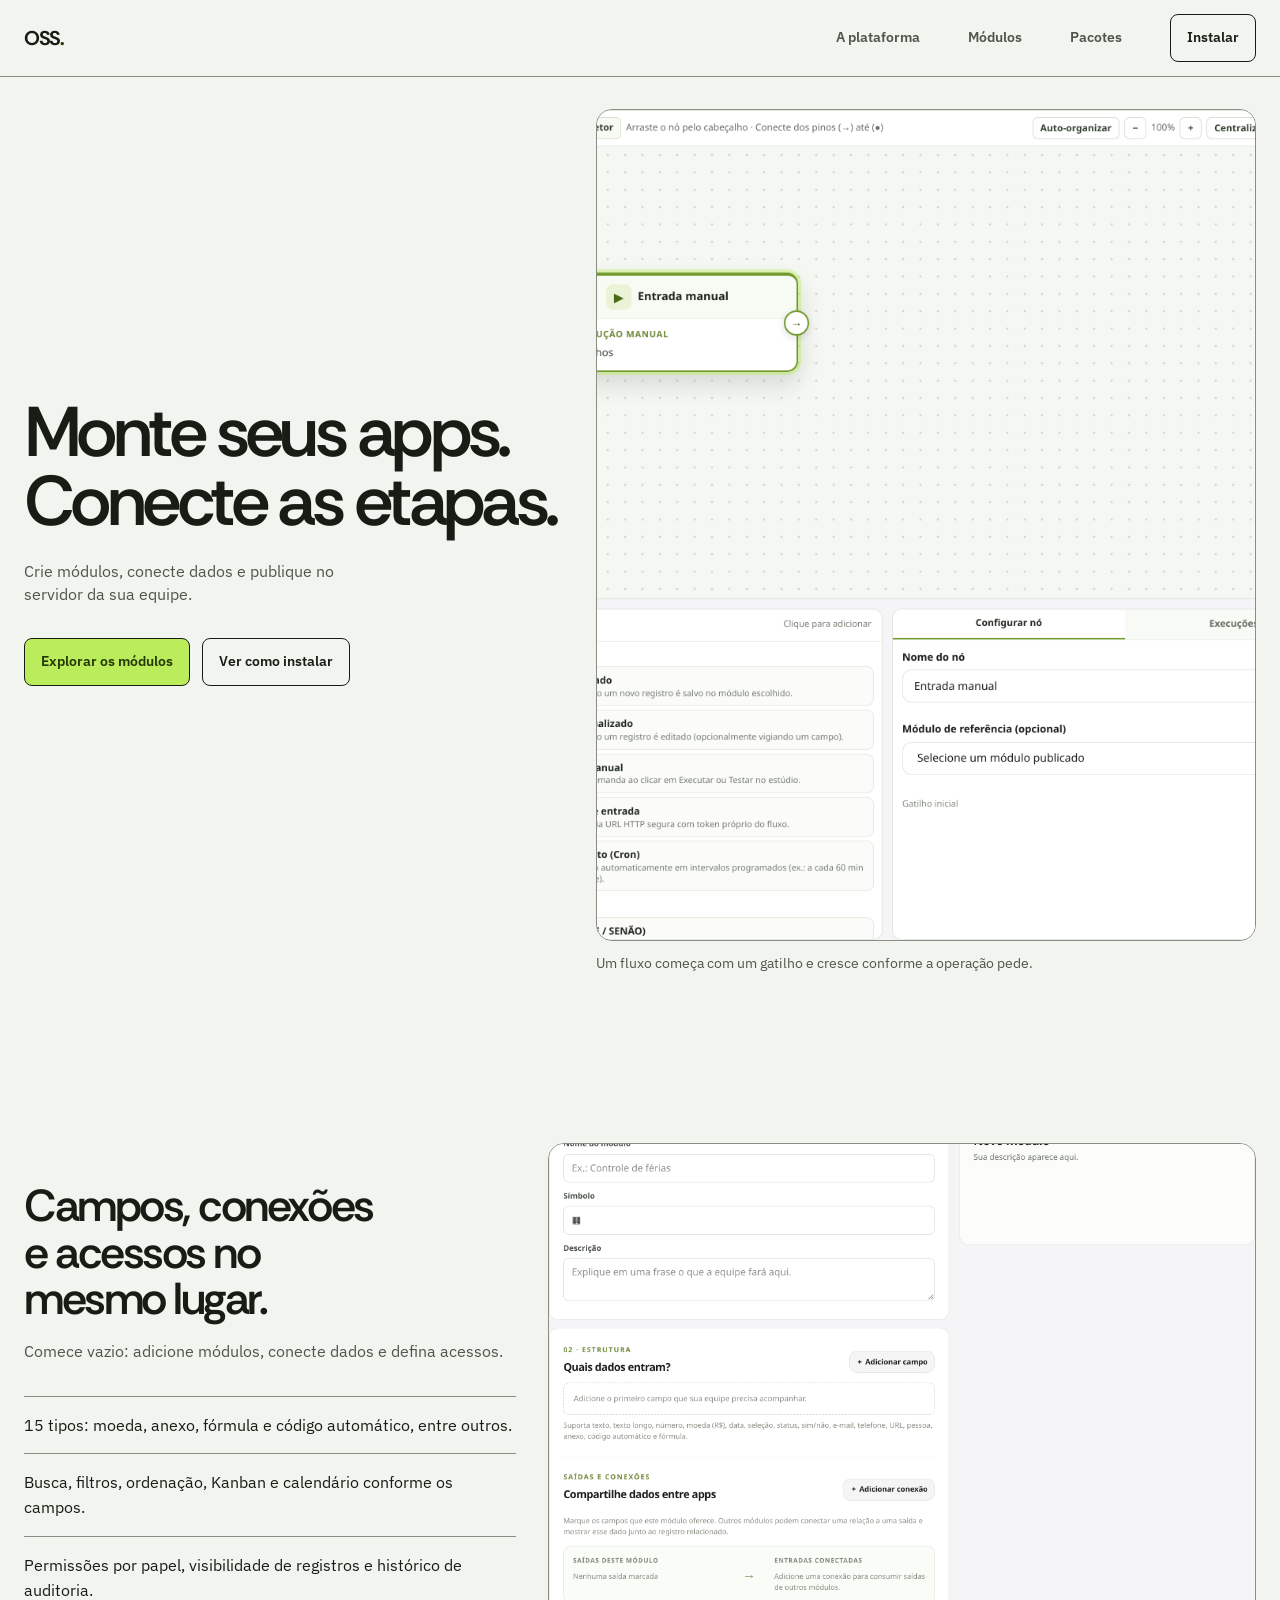
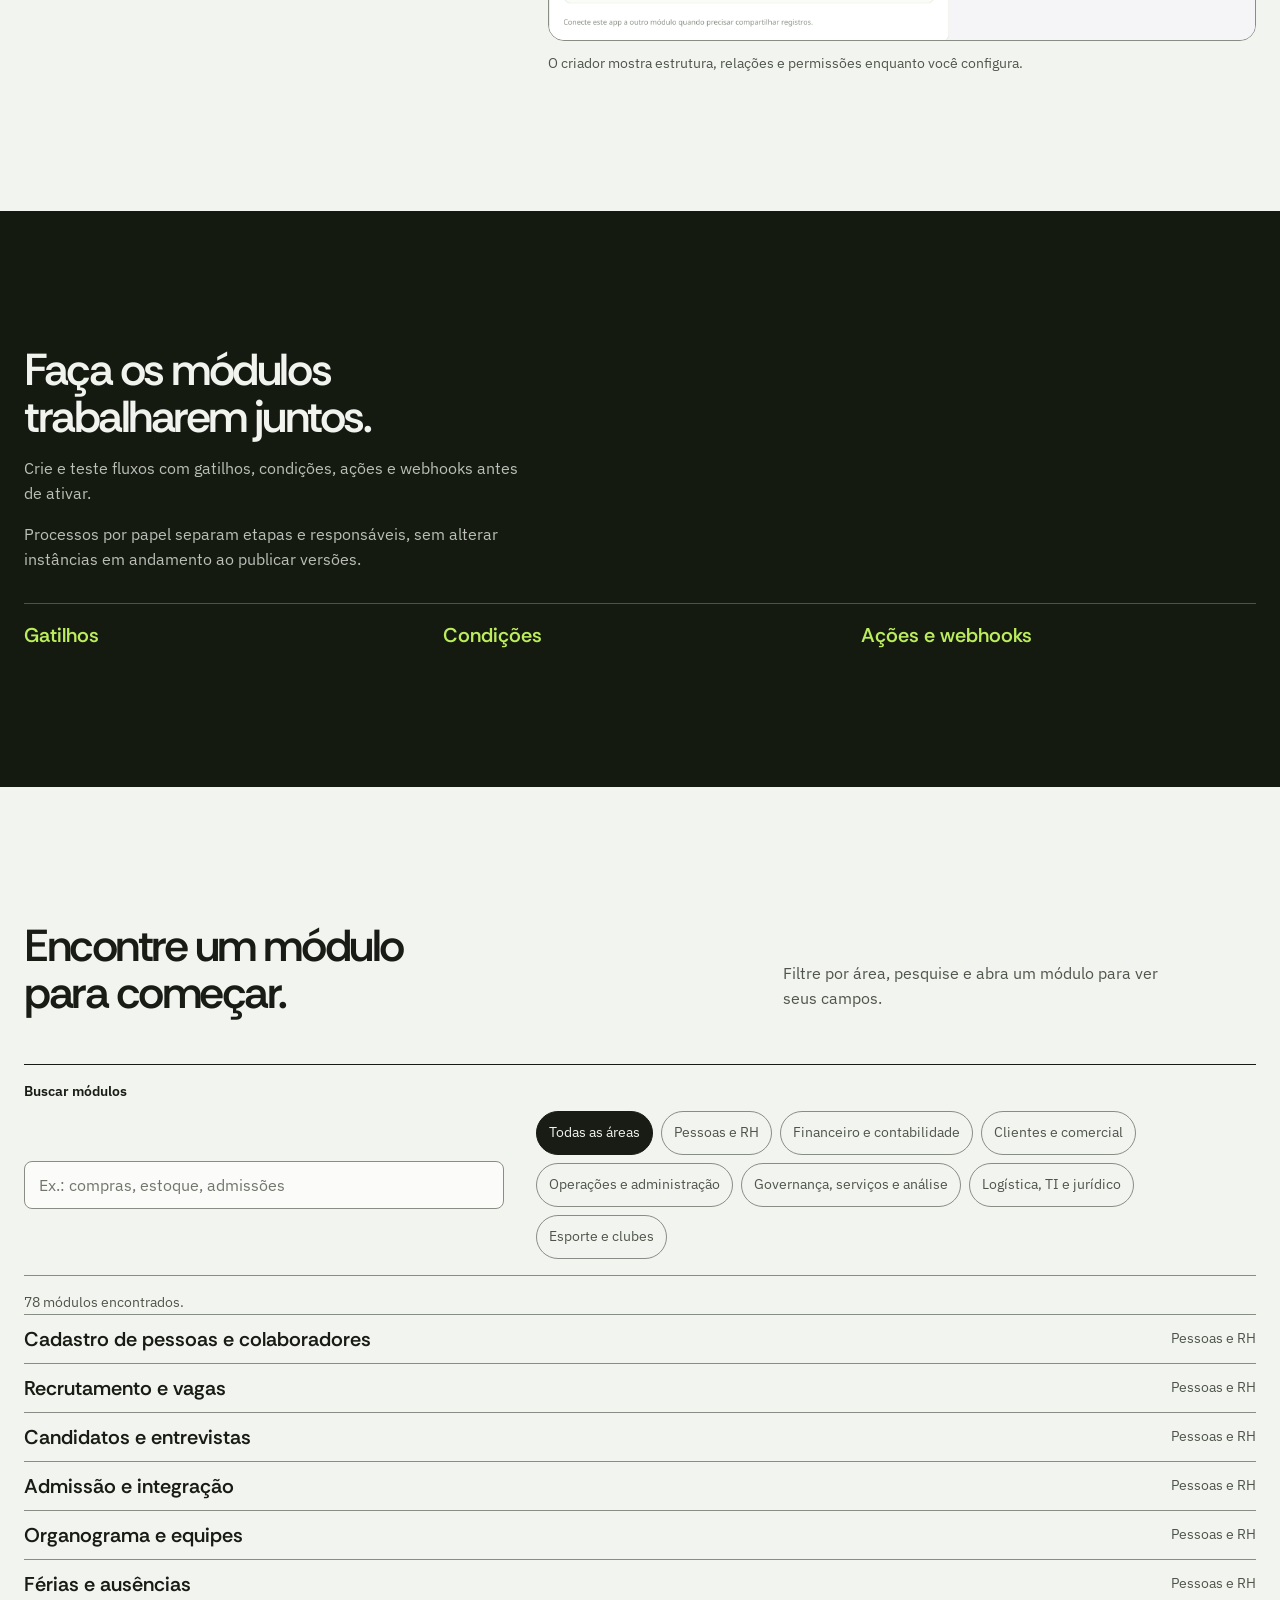
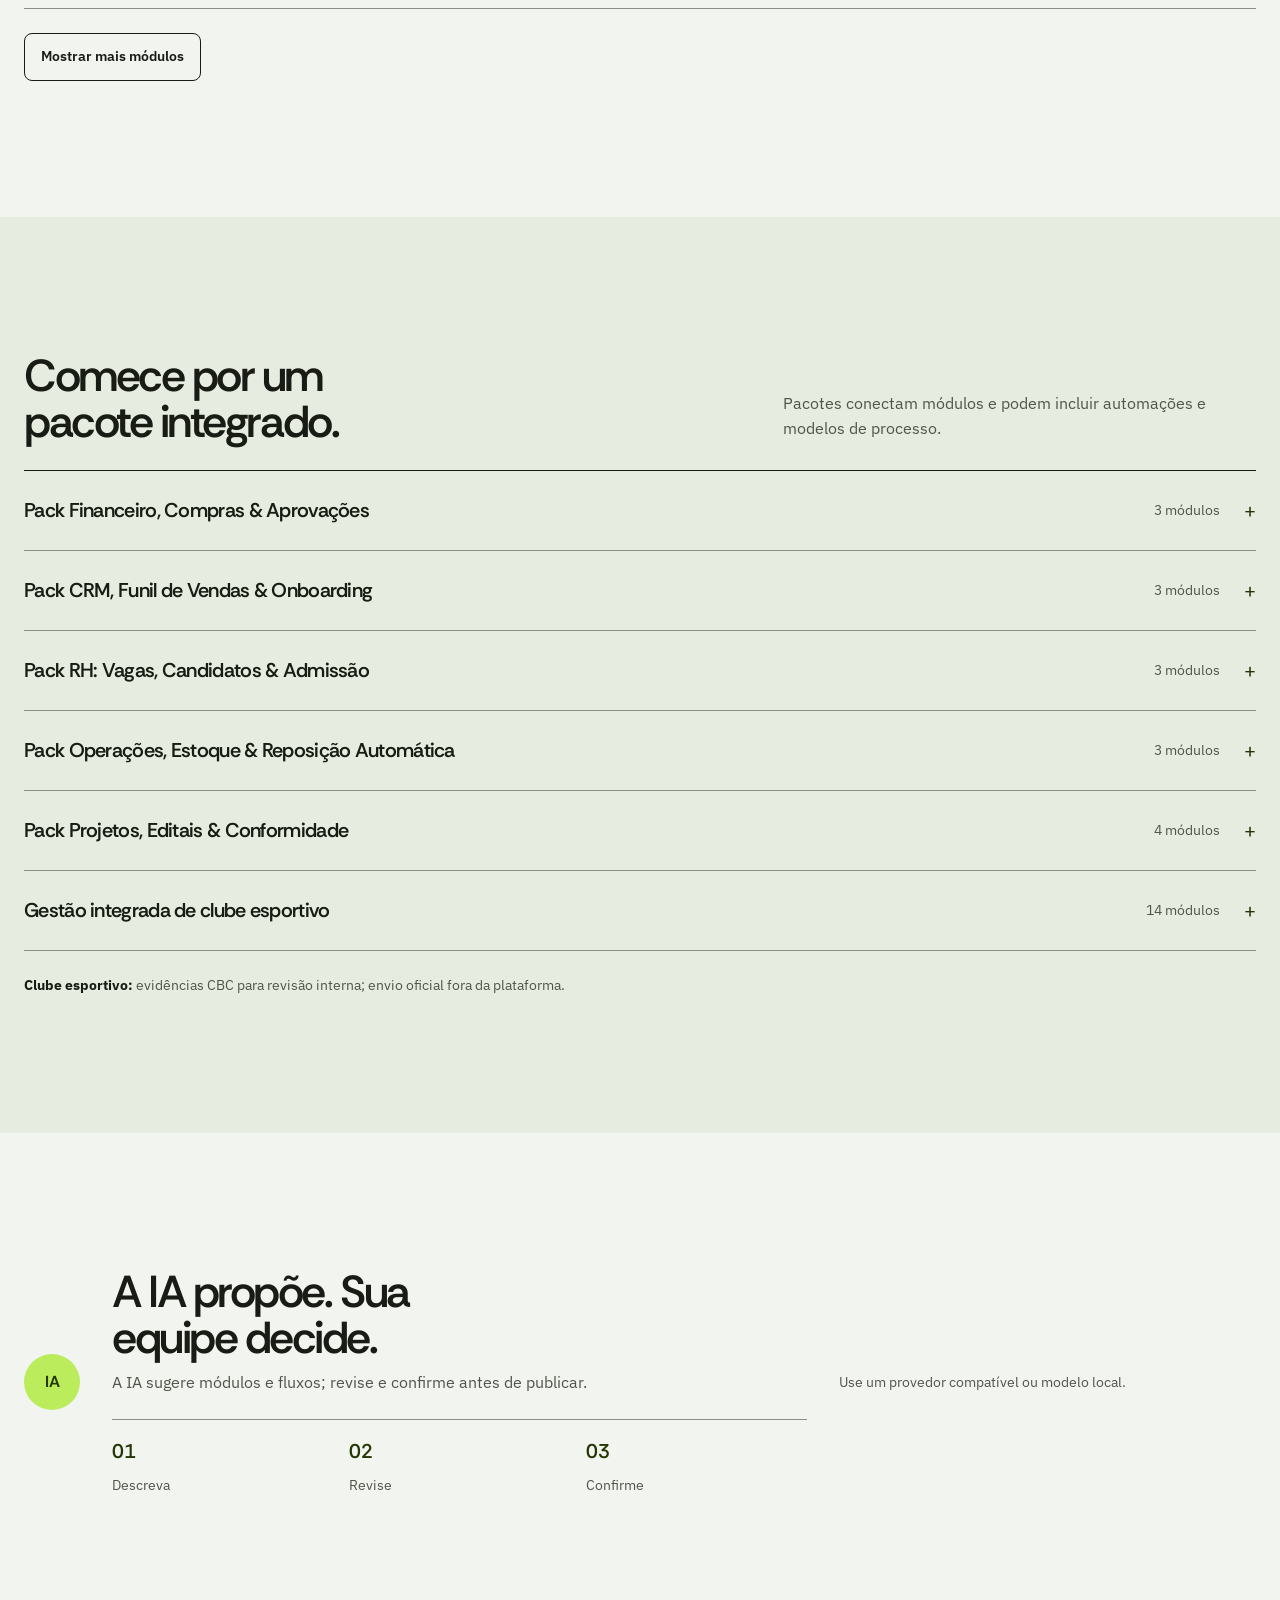
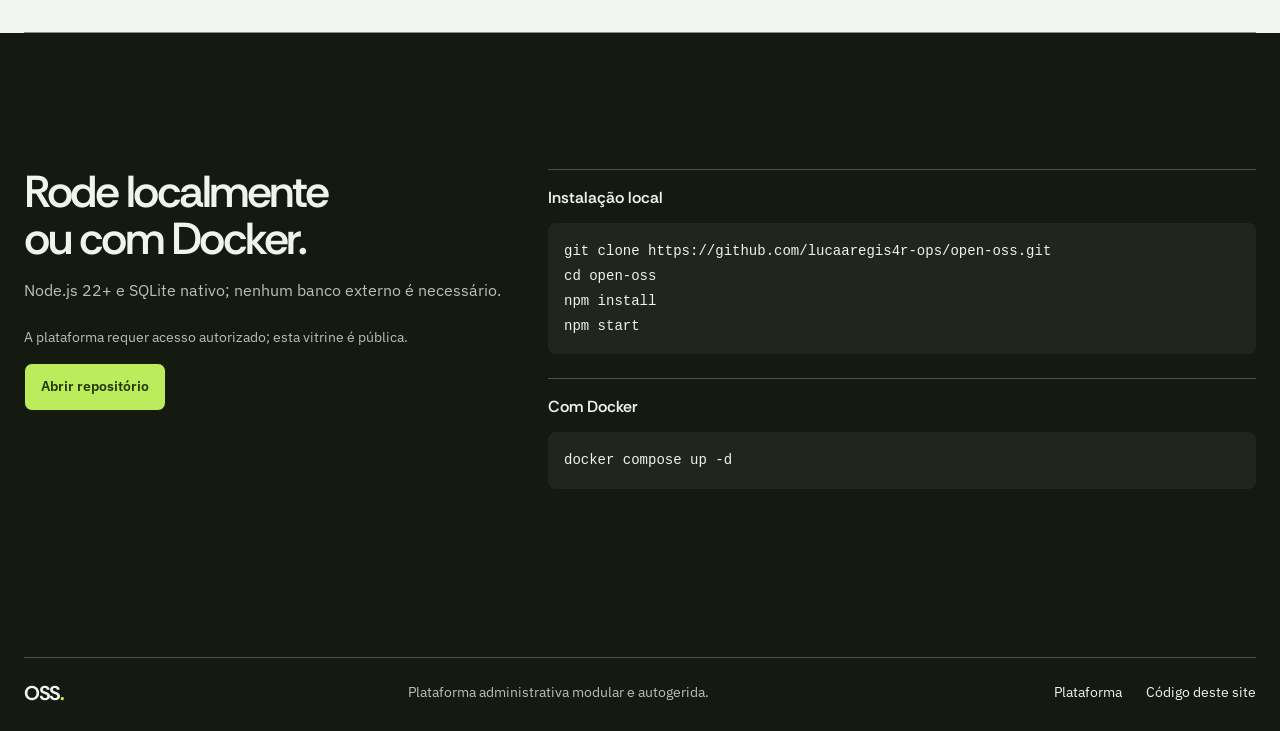
==== site/index.html @ 2f29069f "Create Open OSS showcase site Co-authored-by: Copilot App <223556219+Copilot@users.noreply.github.co" ====
<!doctype html>
<html lang="pt-BR">
  <head>
    <meta charset="utf-8">
    <meta name="viewport" content="width=device-width, initial-scale=1">
    <meta name="description" content="Conheça o Open OSS: crie apps administrativos modulares, conecte processos e escolha onde hospedar seus dados.">
    <meta property="og:title" content="Open OSS: apps que conversam">
    <meta property="og:description" content="Crie módulos, conecte dados e publique no servidor da sua equipe.">
    <meta property="og:type" content="website">
    <meta property="og:url" content="https://lucaaregis4r-ops.github.io/open-oss-site/">
    <title>Open OSS: apps que conversam</title>
    <link rel="preconnect" href="https://fonts.googleapis.com">
    <link rel="preconnect" href="https://fonts.gstatic.com" crossorigin>
    <link href="https://fonts.googleapis.com/css2?family=IBM+Plex+Mono:wght@400&family=IBM+Plex+Sans:wght@400;600;700&family=Rethink+Sans:wght@400;600;700&display=swap" rel="stylesheet">
    <link rel="stylesheet" href="./styles.css">
    <script src="./app.js" defer></script>
  </head>
  <body>
    <a class="skip-link" href="#conteudo">Pular para o conteúdo</a>

    <header class="site-header">
      <div class="container header-inner">
        <a class="wordmark" href="#inicio" aria-label="Open OSS, início">
          OSS<span aria-hidden="true">.</span>
        </a>
        <button class="nav-toggle" type="button" aria-expanded="false" aria-controls="site-nav">
          <span class="visually-hidden">Abrir navegação</span>
          <span aria-hidden="true"></span>
          <span aria-hidden="true"></span>
        </button>
        <nav class="site-nav" id="site-nav" aria-label="Navegação principal">
          <a href="#produto">A plataforma</a>
          <a href="#modulos">Módulos</a>
          <a href="#pacotes">Pacotes</a>
          <a class="nav-action" href="#instalar">Instalar</a>
        </nav>
      </div>
    </header>

    <main id="conteudo">
      <section class="hero container" id="inicio" aria-labelledby="hero-title">
        <div class="hero-copy">
          <h1 id="hero-title">Monte seus apps. Conecte as etapas.</h1>
          <p class="hero-lead">Crie módulos, conecte dados e publique no servidor da sua equipe.</p>
          <div class="hero-actions">
            <a class="button button-primary" href="#modulos">Explorar os módulos</a>
            <a class="button button-quiet" href="#instalar">Ver como instalar</a>
          </div>
        </div>
        <figure class="hero-image">
          <img
            src="./images/screens/automation-workbench.png"
            width="2188"
            height="2104"
            alt="Captura real do estúdio visual do Open OSS, com um fluxo manual, paleta de nós e painel de configuração."
            fetchpriority="high">
          <figcaption>Um fluxo começa com um gatilho e cresce conforme a operação pede.</figcaption>
        </figure>
      </section>

      <section class="builder-section container" id="produto" aria-labelledby="builder-title">
        <div class="builder-copy">
          <h2 id="builder-title">Campos, conexões e acessos no mesmo lugar.</h2>
          <p>Comece vazio: adicione módulos, conecte dados e defina acessos.</p>
          <ul class="capability-list">
            <li>15 tipos: moeda, anexo, fórmula e código automático, entre outros.</li>
            <li>Busca, filtros, ordenação, Kanban e calendário conforme os campos.</li>
            <li>Permissões por papel, visibilidade de registros e histórico de auditoria.</li>
          </ul>
        </div>
        <figure class="builder-image">
          <img
            src="./images/screens/builder.png"
            width="2188"
            height="2872"
            alt="Captura real do criador de módulos, mostrando a estrutura de dados, conexões e matriz de permissões."
            loading="lazy">
          <figcaption>O criador mostra estrutura, relações e permissões enquanto você configura.</figcaption>
        </figure>
      </section>

      <section class="automation-section" aria-labelledby="automation-title">
        <div class="container automation-inner">
          <div class="automation-copy">
            <h2 id="automation-title">Faça os módulos trabalharem juntos.</h2>
            <p>Crie e teste fluxos com gatilhos, condições, ações e webhooks antes de ativar.</p>
            <p>Processos por papel separam etapas e responsáveis, sem alterar instâncias em andamento ao publicar versões.</p>
            <ul class="automation-capabilities" aria-label="Elementos dos fluxos">
              <li>Gatilhos</li>
              <li>Condições</li>
              <li>Ações e webhooks</li>
            </ul>
          </div>
        </div>
      </section>

      <section class="catalog-section container" id="modulos" aria-labelledby="catalog-title">
        <div class="section-heading">
          <div>
            <h2 id="catalog-title">Encontre um módulo para começar.</h2>
          </div>
          <p>Filtre por área, pesquise e abra um módulo para ver seus campos.</p>
        </div>
        <div class="catalog-tools">
          <label class="search-label" for="catalog-search">Buscar módulos</label>
          <input id="catalog-search" type="search" placeholder="Ex.: compras, estoque, admissões" autocomplete="off">
          <div id="category-filters" class="category-filters" aria-label="Filtrar por área"></div>
        </div>
        <p id="catalog-status" class="catalog-status" role="status" aria-live="polite">Carregando o catálogo…</p>
        <div id="catalog-list" class="catalog-list"></div>
        <button id="catalog-more" class="button button-quiet catalog-more" type="button" hidden>Mostrar mais módulos</button>
        <noscript>
          <p class="noscript-note">A busca interativa precisa de JavaScript. O <a href="./data/catalog.json">arquivo completo do catálogo</a> continua disponível.</p>
        </noscript>
      </section>

      <section class="packs-section" id="pacotes" aria-labelledby="packs-title">
        <div class="container">
          <div class="section-heading packs-heading">
            <div>
              <h2 id="packs-title">Comece por um pacote integrado.</h2>
            </div>
            <p>Pacotes conectam módulos e podem incluir automações e modelos de processo.</p>
          </div>
          <ul id="packs-list" class="packs-list"></ul>
          <p class="scope-note"><strong>Clube esportivo:</strong> evidências CBC para revisão interna; envio oficial fora da plataforma.</p>
        </div>
      </section>

      <section class="assistant-section container" aria-labelledby="assistant-title">
        <div class="assistant-mark" aria-hidden="true">IA</div>
        <div>
          <h2 id="assistant-title">A IA propõe. Sua equipe decide.</h2>
          <p>A IA sugere módulos e fluxos; revise e confirme antes de publicar.</p>
          <ol class="assistant-steps">
            <li>Descreva</li>
            <li>Revise</li>
            <li>Confirme</li>
          </ol>
        </div>
        <p class="assistant-note">Use um provedor compatível ou modelo local.</p>
      </section>

      <section class="install-section" id="instalar" aria-labelledby="install-title">
        <div class="container install-inner">
          <div class="install-copy">
            <h2 id="install-title">Rode localmente ou com Docker.</h2>
            <p>Node.js 22+ e SQLite nativo; nenhum banco externo é necessário.</p>
            <p class="access-note">A plataforma requer acesso autorizado; esta vitrine é pública.</p>
            <a class="button button-primary" href="https://github.com/lucaaregis4r-ops/open-oss" target="_blank" rel="noreferrer">Abrir repositório</a>
          </div>
          <div class="install-commands">
            <div class="command-block">
              <h3>Instalação local</h3>
              <pre><code>git clone https://github.com/lucaaregis4r-ops/open-oss.git
cd open-oss
npm install
npm start</code></pre>
            </div>
            <div class="command-block">
              <h3>Com Docker</h3>
              <pre><code>docker compose up -d</code></pre>
            </div>
          </div>
        </div>
      </section>
    </main>

    <footer class="site-footer">
      <div class="container footer-inner">
        <a class="wordmark" href="#inicio" aria-label="Open OSS, voltar ao início">OSS<span aria-hidden="true">.</span></a>
        <p>Plataforma administrativa modular e autogerida.</p>
        <div class="footer-links">
          <a href="https://github.com/lucaaregis4r-ops/open-oss" target="_blank" rel="noreferrer">Plataforma</a>
          <a href="https://github.com/lucaaregis4r-ops/open-oss-site" target="_blank" rel="noreferrer">Código deste site</a>
        </div>
      </div>
    </footer>

    <dialog class="module-dialog" id="module-dialog" aria-labelledby="dialog-title">
      <div class="dialog-header">
        <div>
          <h2 id="dialog-title">Detalhes do módulo</h2>
        </div>
        <button class="dialog-close" id="dialog-close" type="button" aria-label="Fechar detalhes">Fechar</button>
      </div>
      <div class="dialog-content" id="dialog-content"></div>
    </dialog>
  </body>
</html>
---- site/styles.css ----
/* Hallmark · v2.0.0 · build: custom · idea: “comece vazio, acrescente módulos, conecte o trabalho” · vibe: app studio, editorial, precise, modular, grounded · posture: committed · axes: light / grotesk / geometric · hero: automation canvas as the product itself · nav: compact horizontal bar · footer: colophon · imagery: 2 real product captures · signature: automation workbench */
/* Hallmark · pre-emit critique: P4 H4 E5 S5 R4 V4 · weakest: H, the real canvas anchors the page; section rhythm changes from story to index to command */
/* Hallmark · waive 44c · a captura cobre a dobra à direita · o fluxo real é a peça de destaque */
/* Hallmark · waive 79 · a captura mantém massa visual abaixo da ação · o fluxo real preenche esse espaço */
/* Hallmark · waive 77 · a URL hospedada carrega o catálogo pesquisável · file:// não busca o JSON do catálogo */
/* Hallmark · finish-review: in-thread · 0 findings · live catalog and package interactions verified over HTTP */

:root {
  color-scheme: light;
  --paper: oklch(0.965 0.006 127);
  --surface: oklch(0.99 0.004 127);
  --surface-soft: oklch(0.935 0.018 127);
  --ink: oklch(0.22 0.018 130);
  --ink-soft: oklch(0.44 0.018 130);
  --rule: oklch(0.64 0.014 130);
  --accent: oklch(0.88 0.18 126);
  --accent-ink: oklch(0.31 0.075 128);
  --dark: oklch(0.21 0.019 130);
  --dark-ink: oklch(0.96 0.006 127);
  --dark-soft: oklch(0.8 0.012 127);
  --dark-rule: oklch(0.43 0.015 130);
  --dark-panel: oklch(0.26 0.018 130);
  --modal-backdrop: oklch(0.15 0.018 130 / 0.66);
  --focus: oklch(0.3 0.12 127);
  --font-display: "Rethink Sans", "IBM Plex Sans", sans-serif;
  --font-body: "IBM Plex Sans", sans-serif;
  --font-code: "IBM Plex Mono", monospace;
  --type-size-display: clamp(3rem, 5.5vw, 5rem);
  --type-size-headline: clamp(2rem, 3.5vw, 3rem);
  --type-size-title: 1.25rem;
  --type-size-body: 1rem;
  --type-size-label: 0.875rem;
  --space-1: 0.5rem;
  --space-2: 0.75rem;
  --space-3: 1rem;
  --space-4: 1.5rem;
  --space-5: 2rem;
  --space-6: 3rem;
  --space-7: 4.5rem;
  --space-8: 6rem;
  --section-gap: 8.5rem;
  --container: 1320px;
  --radius: 16px;
  --radius-small: 8px;
}

* {
  box-sizing: border-box;
}

html,
body {
  overflow-x: clip;
}

html {
  scroll-behavior: smooth;
  scroll-padding-top: 5rem;
}

body {
  margin: 0;
  background: var(--paper);
  color: var(--ink);
  font-family: var(--font-body);
  font-size: var(--type-size-body);
  line-height: 1.55;
  font-synthesis: none;
  text-rendering: optimizeLegibility;
}

img {
  display: block;
  max-width: 100%;
  height: auto;
}

a {
  color: inherit;
}

button,
input {
  font: inherit;
}

a:focus-visible,
button:focus-visible,
input:focus-visible,
summary:focus-visible,
dialog:focus-visible {
  outline: 3px solid var(--focus);
  outline-offset: 4px;
}

button:focus-visible,
input:focus-visible {
  outline-offset: 2px;
}

.install-section :focus-visible,
.site-footer :focus-visible {
  outline-color: var(--dark-ink);
}

.button:active,
button:active,
a:active {
  transform: translateY(1px);
}

button:disabled,
input:disabled {
  cursor: not-allowed;
  opacity: 0.6;
}

.container {
  width: min(var(--container), calc(100% - 3rem));
  margin-inline: auto;
}

.visually-hidden {
  position: absolute;
  width: 1px;
  height: 1px;
  padding: 0;
  margin: -1px;
  overflow: clip;
  clip-path: inset(50%);
  white-space: nowrap;
}

.skip-link {
  position: absolute;
  z-index: 20;
  top: var(--space-2);
  left: var(--space-3);
  padding: var(--space-2) var(--space-3);
  transform: translateY(-180%);
  background: var(--dark);
  color: var(--dark-ink);
  border-radius: var(--radius-small);
}

.skip-link:focus {
  transform: translateY(0);
}

.site-header {
  position: sticky;
  z-index: 10;
  top: 0;
  border-bottom: 1px solid var(--rule);
  background: var(--paper);
}

.header-inner {
  display: flex;
  min-height: 76px;
  align-items: center;
  justify-content: space-between;
  gap: var(--space-5);
}

.wordmark {
  color: var(--ink);
  font-family: var(--font-display);
  font-size: var(--type-size-title);
  font-weight: 700;
  letter-spacing: -0.07em;
  line-height: 1;
  text-decoration: none;
}

.wordmark span {
  color: var(--accent-ink);
}

.site-nav {
  display: flex;
  align-items: center;
  gap: var(--space-6);
}

.site-nav a {
  color: var(--ink-soft);
  font-size: var(--type-size-label);
  font-weight: 600;
  text-decoration: none;
}

.site-nav a:hover,
.footer-links a:hover {
  color: var(--ink);
  text-decoration: underline;
  text-decoration-thickness: 1px;
  text-underline-offset: 5px;
}

.site-nav .nav-action {
  padding: var(--space-2) var(--space-3);
  border: 1px solid var(--ink);
  border-radius: var(--radius-small);
  color: var(--ink);
}

.site-nav .nav-action:hover {
  background: var(--ink);
  color: var(--dark-ink);
  text-decoration: none;
}

.nav-toggle {
  display: none;
  width: 44px;
  height: 44px;
  align-content: center;
  justify-items: center;
  gap: 4px;
  border: 1px solid var(--rule);
  border-radius: var(--radius-small);
  background: var(--surface);
  cursor: pointer;
}

.nav-toggle span:not(.visually-hidden) {
  width: 18px;
  height: 2px;
  background: var(--ink);
}

.hero {
  display: grid;
  min-height: calc(100svh - 76px);
  grid-template-columns: minmax(0, 0.9fr) minmax(0, 1.1fr);
  align-items: center;
  gap: var(--space-5);
  padding-block: var(--space-5);
}

.hero-copy {
  max-width: 34rem;
}

h1,
h2,
h3,
p,
figure {
  margin-top: 0;
}

h1,
h2,
h3 {
  font-family: var(--font-display);
  font-weight: 600;
  text-wrap: balance;
}

h1 {
  max-width: 14ch;
  margin-bottom: var(--space-4);
  font-size: var(--type-size-display);
  letter-spacing: -0.065em;
  line-height: 0.98;
  overflow-wrap: break-word;
  min-width: 0;
}

.hero-lead {
  max-width: 34ch;
  margin-bottom: var(--space-5);
  color: var(--ink-soft);
  font-size: var(--type-size-body);
  line-height: 1.45;
  text-wrap: pretty;
}

.hero-actions {
  display: flex;
  flex-wrap: wrap;
  align-items: center;
  gap: var(--space-2);
}

.button {
  display: inline-flex;
  min-height: 48px;
  align-items: center;
  justify-content: center;
  padding: var(--space-2) var(--space-3);
  border: 1px solid var(--ink);
  border-radius: var(--radius-small);
  font-size: var(--type-size-label);
  font-weight: 600;
  text-align: center;
  text-decoration: none;
  cursor: pointer;
}

.button-primary {
  background: var(--accent);
  color: var(--accent-ink);
}

.button-primary:hover {
  background: var(--dark);
  color: var(--dark-ink);
}

.button-quiet {
  background: transparent;
  color: var(--ink);
}

.button-quiet:hover {
  background: var(--surface-soft);
}

.hero-image,
.builder-image {
  min-width: 0;
  margin: 0;
}

.hero-image img,
.builder-image img {
  width: 100%;
  border: 1px solid var(--rule);
  border-radius: var(--radius);
  background: var(--surface);
  object-fit: cover;
}

.hero-image img {
  aspect-ratio: 1.25;
  height: min(100svh, 52rem);
  object-position: center;
}

figcaption {
  margin-top: var(--space-2);
  color: var(--ink-soft);
  font-size: var(--type-size-label);
}

.builder-section {
  display: grid;
  grid-template-columns: minmax(0, 0.82fr) minmax(0, 1.18fr);
  align-items: center;
  gap: var(--space-5);
  padding-block: var(--section-gap);
}

.builder-copy h2,
.automation-copy h2,
.section-heading h2,
.assistant-section h2,
.install-copy h2 {
  max-width: 17ch;
  margin-bottom: var(--space-3);
  font-size: var(--type-size-headline);
  letter-spacing: -0.055em;
  line-height: 1.04;
  overflow-wrap: break-word;
  min-width: 0;
}

.builder-copy > p,
.automation-copy > p,
.section-heading > p,
.assistant-section > div > p,
.install-copy > p {
  max-width: 62ch;
  color: var(--ink-soft);
  text-wrap: pretty;
}

.capability-list {
  display: grid;
  gap: var(--space-3);
  padding: 0;
  margin: var(--space-5) 0;
  list-style: none;
}

.capability-list li {
  padding-top: var(--space-3);
  border-top: 1px solid var(--rule);
}

.builder-image img {
  aspect-ratio: 1.42;
  object-position: center 14%;
}

.automation-section {
  padding-block: var(--section-gap);
  background: var(--dark);
  color: var(--dark-ink);
}

.automation-inner {
  display: grid;
  grid-template-columns: minmax(0, 1fr);
  align-items: center;
  gap: var(--space-5);
}

.automation-copy h2 {
  max-width: 18ch;
}

.automation-copy > p {
  max-width: 54ch;
  color: var(--dark-soft);
}

.automation-capabilities {
  display: grid;
  grid-template-columns: repeat(3, minmax(0, 1fr));
  gap: var(--space-4);
  padding: 0;
  margin: var(--space-5) 0 0;
  border-top: 1px solid var(--dark-rule);
  list-style: none;
}

.automation-capabilities li {
  padding-top: var(--space-3);
  color: var(--accent);
  font-family: var(--font-display);
  font-size: var(--type-size-title);
  font-weight: 600;
}

.catalog-section {
  padding-block: var(--section-gap);
}

.section-heading {
  display: grid;
  grid-template-columns: minmax(0, 1fr) minmax(18rem, 0.65fr);
  align-items: end;
  gap: var(--space-5);
  margin-bottom: var(--space-6);
}

.section-heading h2 {
  margin-bottom: 0;
}

.section-heading > p {
  margin: 0 0 0.35rem;
}

.catalog-tools {
  display: grid;
  grid-template-columns: minmax(16rem, 0.8fr) minmax(0, 1.2fr);
  align-items: center;
  gap: var(--space-3) var(--space-5);
  padding-block: var(--space-3);
  border-top: 1px solid var(--ink);
  border-bottom: 1px solid var(--rule);
}

.search-label {
  grid-column: 1 / -1;
  margin-bottom: calc(-1 * var(--space-1));
  font-size: var(--type-size-label);
  font-weight: 600;
}

#catalog-search {
  width: 100%;
  min-height: 48px;
  padding: 0.65rem 0.9rem;
  border: 1px solid var(--rule);
  border-radius: var(--radius-small);
  background: var(--surface);
  color: var(--ink);
}

#catalog-search::placeholder {
  color: var(--ink-soft);
  opacity: 0.8;
}

.category-filters {
  display: flex;
  flex-wrap: wrap;
  gap: var(--space-1);
}

.filter-button {
  min-height: 44px;
  padding: var(--space-1) var(--space-2);
  border: 1px solid var(--rule);
  border-radius: 999px;
  background: transparent;
  color: var(--ink-soft);
  font-size: var(--type-size-label);
  cursor: pointer;
}

.filter-button:hover,
.filter-button[aria-pressed="true"] {
  border-color: var(--ink);
  background: var(--ink);
  color: var(--dark-ink);
}

.catalog-status {
  min-height: 1lh;
  margin: var(--space-3) 0 0;
  color: var(--ink-soft);
  font-size: var(--type-size-label);
}

.catalog-list {
  border-top: 1px solid var(--rule);
}

.module-result {
  display: grid;
  width: 100%;
  grid-template-columns: minmax(0, 1fr) max-content;
  align-items: center;
  gap: var(--space-3);
  padding: var(--space-2) 0;
  border: 0;
  border-bottom: 1px solid var(--rule);
  background: transparent;
  color: var(--ink);
  text-align: left;
  cursor: pointer;
}

.module-result:hover .module-result-name {
  text-decoration: underline;
  text-decoration-thickness: 2px;
  text-underline-offset: 4px;
}

.module-result-name {
  font-family: var(--font-display);
  font-size: var(--type-size-title);
  font-weight: 600;
  line-height: 1.2;
}

.module-result-category {
  color: var(--ink-soft);
  font-size: var(--type-size-label);
}

.module-result-category {
  text-align: right;
}

.catalog-more {
  margin-top: var(--space-4);
}

.catalog-more[hidden] {
  display: none;
}

.noscript-note {
  margin-top: var(--space-4);
}

.packs-section {
  padding-block: var(--section-gap);
  background: var(--surface-soft);
}

.packs-heading {
  margin-bottom: var(--space-4);
}

.packs-list {
  padding: 0;
  margin: 0;
  border-top: 1px solid var(--ink);
  list-style: none;
}

.pack-row {
  border-bottom: 1px solid var(--rule);
}

.pack-disclosure > summary {
  display: grid;
  grid-template-columns: minmax(0, 1fr) max-content max-content;
  align-items: center;
  gap: var(--space-4);
  padding-block: var(--space-4);
  cursor: pointer;
  list-style: none;
}

.pack-disclosure > summary::-webkit-details-marker {
  display: none;
}

.pack-disclosure > summary::marker {
  content: "";
}

.pack-disclosure > summary::after {
  color: var(--accent-ink);
  font-size: var(--type-size-title);
  content: "+";
}

.pack-disclosure[open] > summary::after {
  content: "-";
}

.pack-name {
  font-family: var(--font-display);
  font-size: var(--type-size-title);
  font-weight: 600;
  letter-spacing: -0.035em;
  overflow-wrap: break-word;
}

.pack-module-count {
  color: var(--ink-soft);
  font-size: var(--type-size-label);
  white-space: nowrap;
}

.pack-detail {
  max-width: 75ch;
  padding-bottom: var(--space-4);
}

.pack-detail p {
  max-width: 68ch;
  margin: 0;
  color: var(--ink-soft);
}

.pack-detail p + p {
  margin-top: var(--space-2);
}

.scope-note {
  max-width: 75ch;
  margin: var(--space-4) 0 0;
  color: var(--ink-soft);
  font-size: var(--type-size-label);
}

.scope-note strong {
  color: var(--ink);
}

.assistant-section {
  display: grid;
  grid-template-columns: 3.5rem minmax(0, 1.25fr) minmax(12rem, 0.75fr);
  align-items: center;
  gap: var(--space-5);
  padding-block: var(--section-gap);
  border-bottom: 1px solid var(--rule);
}

.assistant-mark {
  display: grid;
  width: 3.5rem;
  height: 3.5rem;
  place-items: center;
  border-radius: 50%;
  background: var(--accent);
  color: var(--accent-ink);
  font-family: var(--font-display);
  font-weight: 700;
}

.assistant-section h2 {
  margin-bottom: var(--space-1);
  font-size: var(--type-size-headline);
}

.assistant-section > div > p,
.assistant-note {
  margin-bottom: 0;
}

.assistant-note {
  color: var(--ink-soft);
  font-size: var(--type-size-label);
}

.assistant-steps {
  display: grid;
  grid-template-columns: repeat(3, minmax(0, 1fr));
  gap: var(--space-3);
  padding: var(--space-3) 0 0;
  margin: var(--space-4) 0 0;
  border-top: 1px solid var(--rule);
  counter-reset: assistant-step;
  list-style: none;
}

.assistant-steps li {
  min-width: 0;
  color: var(--ink-soft);
  font-size: var(--type-size-label);
}

.assistant-steps li::before {
  display: block;
  margin-bottom: var(--space-1);
  color: var(--accent-ink);
  font-family: var(--font-display);
  font-size: var(--type-size-title);
  font-weight: 600;
  counter-increment: assistant-step;
  content: "0" counter(assistant-step);
}

.install-section {
  padding-block: var(--section-gap);
  background: var(--dark);
  color: var(--dark-ink);
}

.install-inner {
  display: grid;
  grid-template-columns: minmax(0, 0.82fr) minmax(0, 1.18fr);
  gap: var(--space-5);
}

.install-copy h2 {
  max-width: 12ch;
}

.install-copy > p {
  color: var(--dark-soft);
}

.access-note {
  margin-top: var(--space-4);
  font-size: var(--type-size-label);
}

.install-commands {
  display: grid;
  align-content: start;
  gap: var(--space-4);
  min-width: 0;
}

.command-block {
  min-width: 0;
  padding-top: var(--space-3);
  border-top: 1px solid var(--dark-rule);
}

.command-block h3 {
  margin-bottom: var(--space-2);
  font-size: var(--type-size-body);
}

.command-block pre {
  max-width: 100%;
  overflow-x: auto;
  padding: var(--space-3);
  margin: 0;
  border-radius: var(--radius-small);
  background: var(--dark-panel);
  color: var(--dark-ink);
  font-family: var(--font-code);
  font-size: var(--type-size-label);
  line-height: 1.7;
  white-space: pre;
}

.site-footer {
  padding-block: var(--space-5);
  background: var(--dark);
  color: var(--dark-ink);
}

.footer-inner {
  display: flex;
  flex-wrap: wrap;
  align-items: center;
  justify-content: space-between;
  gap: var(--space-4);
  padding-top: var(--space-4);
  border-top: 1px solid var(--dark-rule);
}

.site-footer .wordmark {
  color: var(--dark-ink);
}

.site-footer .wordmark span {
  color: var(--accent);
}

.footer-inner > p {
  margin: 0;
  color: var(--dark-soft);
  font-size: var(--type-size-label);
}

.footer-links {
  display: flex;
  gap: var(--space-4);
}

.footer-links a {
  color: var(--dark-ink);
  font-size: var(--type-size-label);
  text-decoration: none;
}

.module-dialog {
  width: min(46rem, calc(100% - 2rem));
  max-height: min(86svh, 52rem);
  padding: 0;
  border: 1px solid var(--rule);
  border-radius: var(--radius);
  background: var(--paper);
  color: var(--ink);
}

.module-dialog::backdrop {
  background: var(--modal-backdrop);
}

.dialog-header {
  display: flex;
  align-items: flex-start;
  justify-content: space-between;
  gap: var(--space-4);
  padding: var(--space-5);
  border-bottom: 1px solid var(--rule);
}

.dialog-header h2 {
  margin: 0;
  font-size: var(--type-size-headline);
  letter-spacing: -0.045em;
  overflow-wrap: break-word;
  min-width: 0;
}

.dialog-close {
  min-height: 44px;
  padding: var(--space-1) var(--space-2);
  border: 1px solid var(--rule);
  border-radius: var(--radius-small);
  background: transparent;
  color: var(--ink);
  cursor: pointer;
}

.dialog-close:hover {
  background: var(--surface-soft);
}

.dialog-content {
  display: grid;
  gap: var(--space-4);
  overflow-y: auto;
  padding: var(--space-5);
}

.dialog-content > p {
  margin: 0;
  color: var(--ink-soft);
}

.dialog-content h3 {
  margin: 0 0 var(--space-2);
  font-size: var(--type-size-title);
}

.dialog-fields {
  display: grid;
  grid-template-columns: repeat(2, minmax(0, 1fr));
  gap: var(--space-2) var(--space-4);
  padding: 0;
  margin: 0;
  list-style: none;
}

.dialog-fields li {
  padding-block: var(--space-2);
  border-bottom: 1px solid var(--rule);
}

.dialog-fields strong,
.dialog-fields span {
  display: block;
}

.dialog-fields span {
  color: var(--ink-soft);
  font-size: var(--type-size-label);
}

.dialog-empty {
  padding: var(--space-3);
  border: 1px dashed var(--rule);
  border-radius: var(--radius-small);
  color: var(--ink-soft);
}

@media (max-width: 60rem) {
  :root {
    --section-gap: var(--space-7);
  }

  .container {
    width: min(var(--container), calc(100% - 2.5rem));
  }

  .hero {
    min-height: auto;
    grid-template-columns: minmax(0, 1fr);
    gap: var(--space-5);
    padding-block: var(--space-6);
  }

  .builder-section,
  .automation-section,
  .catalog-section,
  .packs-section,
  .assistant-section,
  .install-section {
    padding-block: var(--space-6);
  }

  .hero-copy {
    max-width: 46rem;
  }

  h1 {
    max-width: 14ch;
  }

  .hero-image img {
    height: auto;
    max-height: 34rem;
  }

  .builder-section,
  .automation-inner,
  .install-inner {
    grid-template-columns: minmax(0, 1fr);
  }

  .builder-image {
    grid-row: 1;
  }

  .builder-image img {
    max-height: 36rem;
  }

  .section-heading {
    grid-template-columns: minmax(0, 1fr);
    gap: var(--space-3);
  }

  .section-heading > p {
    max-width: 55ch;
  }

  .catalog-tools {
    grid-template-columns: minmax(0, 1fr);
  }

  .search-label {
    grid-column: 1;
  }

  .assistant-section {
    grid-template-columns: 3.5rem minmax(0, 1fr);
  }

  .assistant-note {
    grid-column: 2;
  }
}

@media (max-width: 42rem) {
  .container {
    width: calc(100% - 2rem);
  }

  .header-inner {
    min-height: 68px;
  }

  .nav-toggle {
    display: grid;
  }

  .site-nav {
    position: absolute;
    top: calc(100% + 1px);
    right: 0;
    left: 0;
    display: none;
    align-items: stretch;
    flex-direction: column;
    gap: 0;
    padding: var(--space-2) var(--space-3) var(--space-3);
    border-bottom: 1px solid var(--rule);
    background: var(--paper);
  }

  .site-nav.is-open {
    display: flex;
  }

  .site-nav a {
    padding: var(--space-2);
  }

  .site-nav .nav-action {
    margin-top: var(--space-1);
    text-align: center;
  }

  .hero {
    padding-block: var(--space-6);
  }

  .hero-actions {
    align-items: stretch;
    flex-direction: column;
  }

  .hero-actions .button {
    width: 100%;
  }

  .hero-image img {
    aspect-ratio: 1 / 1.08;
    max-height: none;
  }

  .automation-capabilities {
    grid-template-columns: minmax(0, 1fr);
  }

  .builder-section,
  .automation-section,
  .catalog-section,
  .packs-section,
  .install-section {
    padding-block: var(--space-6);
  }

  .builder-copy h2,
  .automation-copy h2,
  .section-heading h2,
  .install-copy h2 {
    font-size: var(--type-size-headline);
  }

  .builder-image img {
    aspect-ratio: 1 / 1.05;
  }

  .module-result {
    grid-template-columns: minmax(0, 1fr);
    gap: var(--space-1);
    padding-block: var(--space-2);
  }

  .module-result-category {
    text-align: left;
  }

  .assistant-section {
    grid-template-columns: minmax(0, 1fr);
    gap: var(--space-3);
    padding-block: var(--space-5);
  }

  .assistant-note {
    grid-column: 1;
  }

  .footer-inner {
    align-items: flex-start;
    flex-direction: column;
  }

  .footer-links {
    flex-wrap: wrap;
  }

  .dialog-header,
  .dialog-content {
    padding: var(--space-3);
  }

  .dialog-fields {
    grid-template-columns: minmax(0, 1fr);
  }
}

@media (prefers-reduced-motion: reduce) {
  html {
    scroll-behavior: auto;
  }

  *,
  *::before,
  *::after {
    scroll-behavior: auto !important;
  }
}
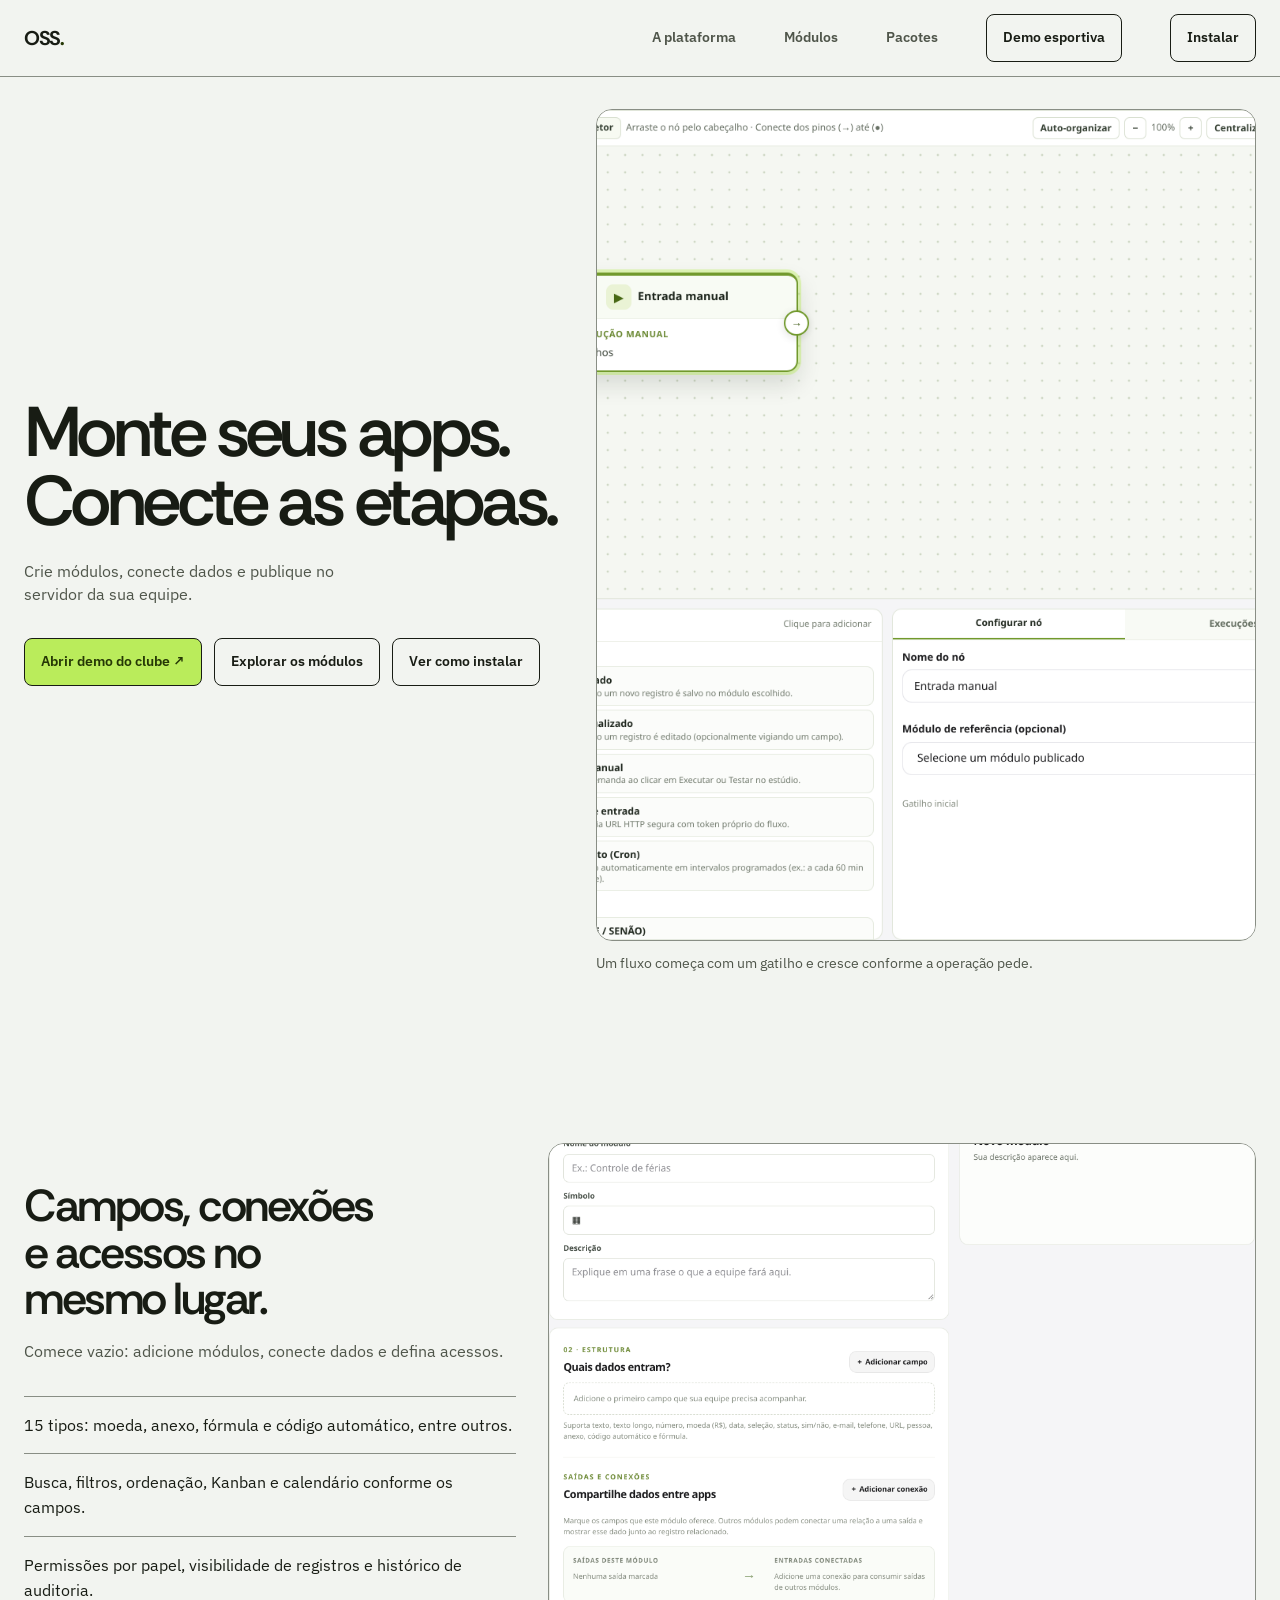
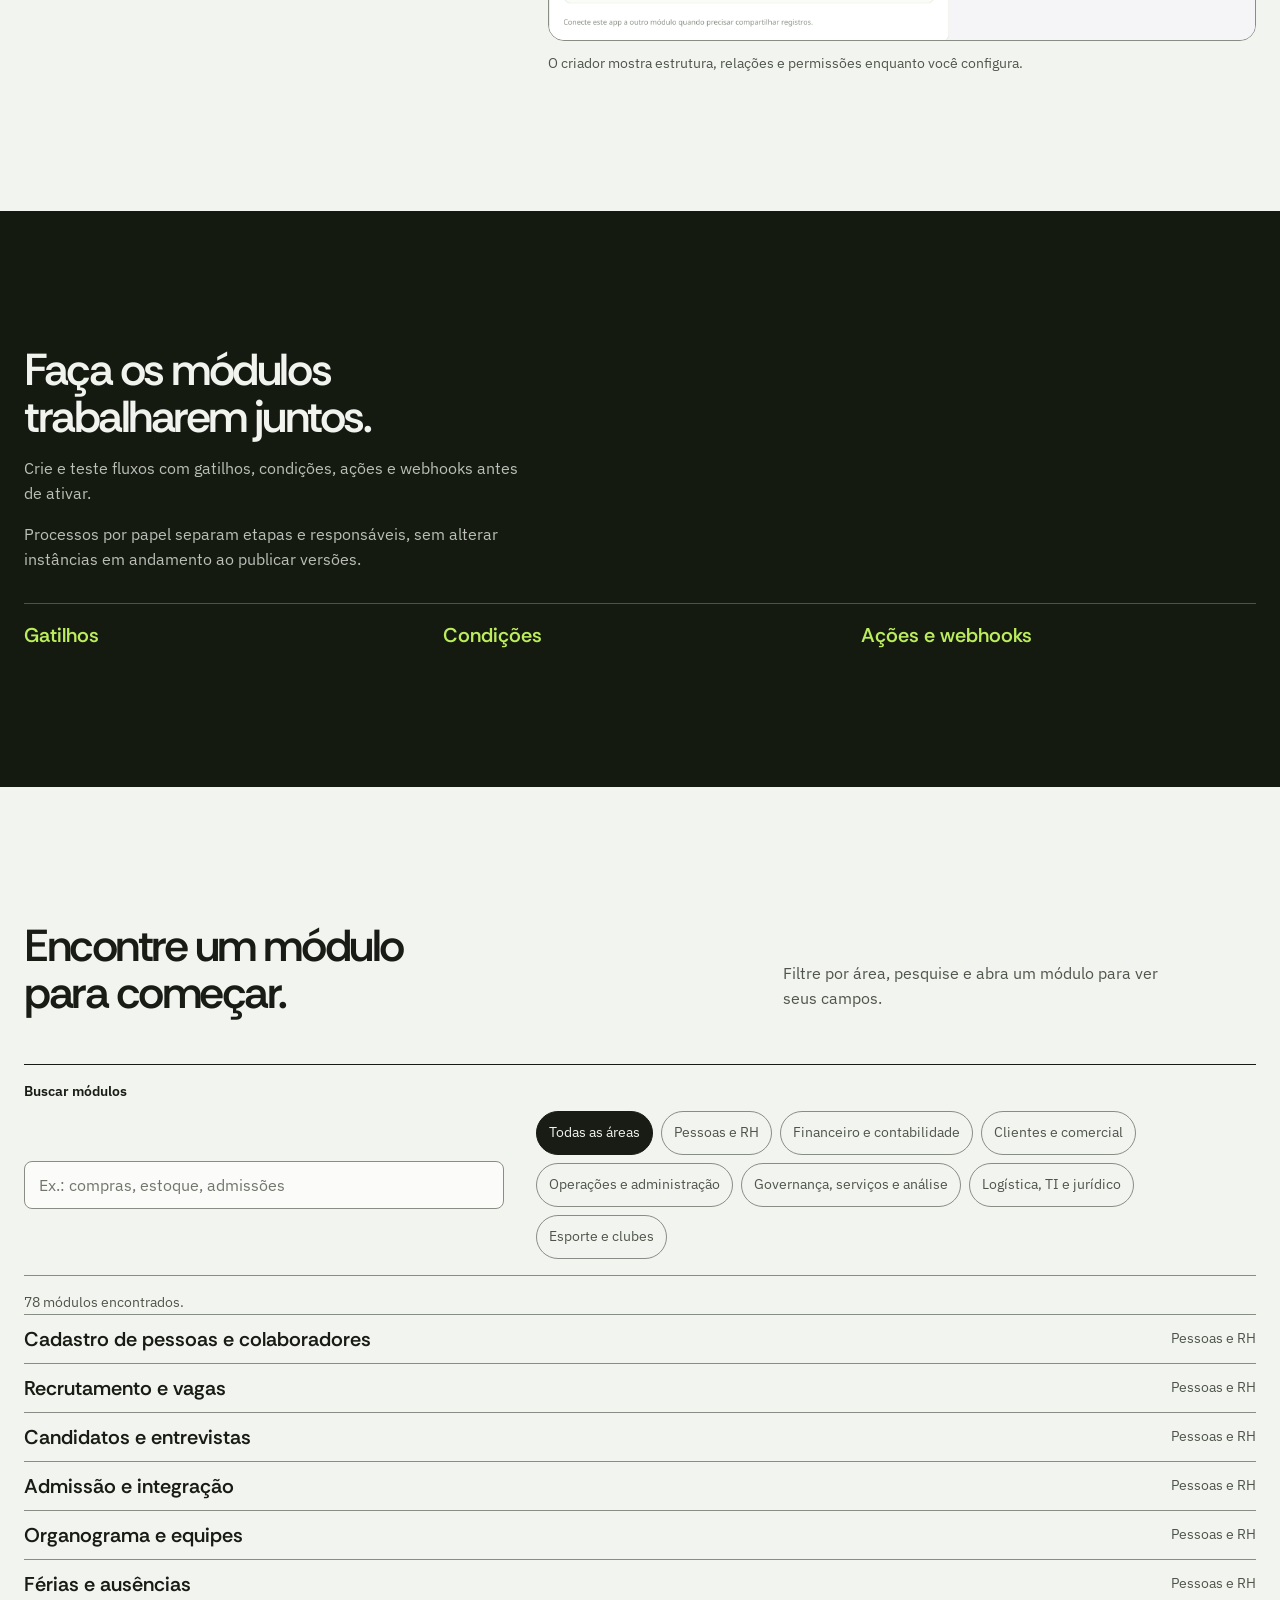
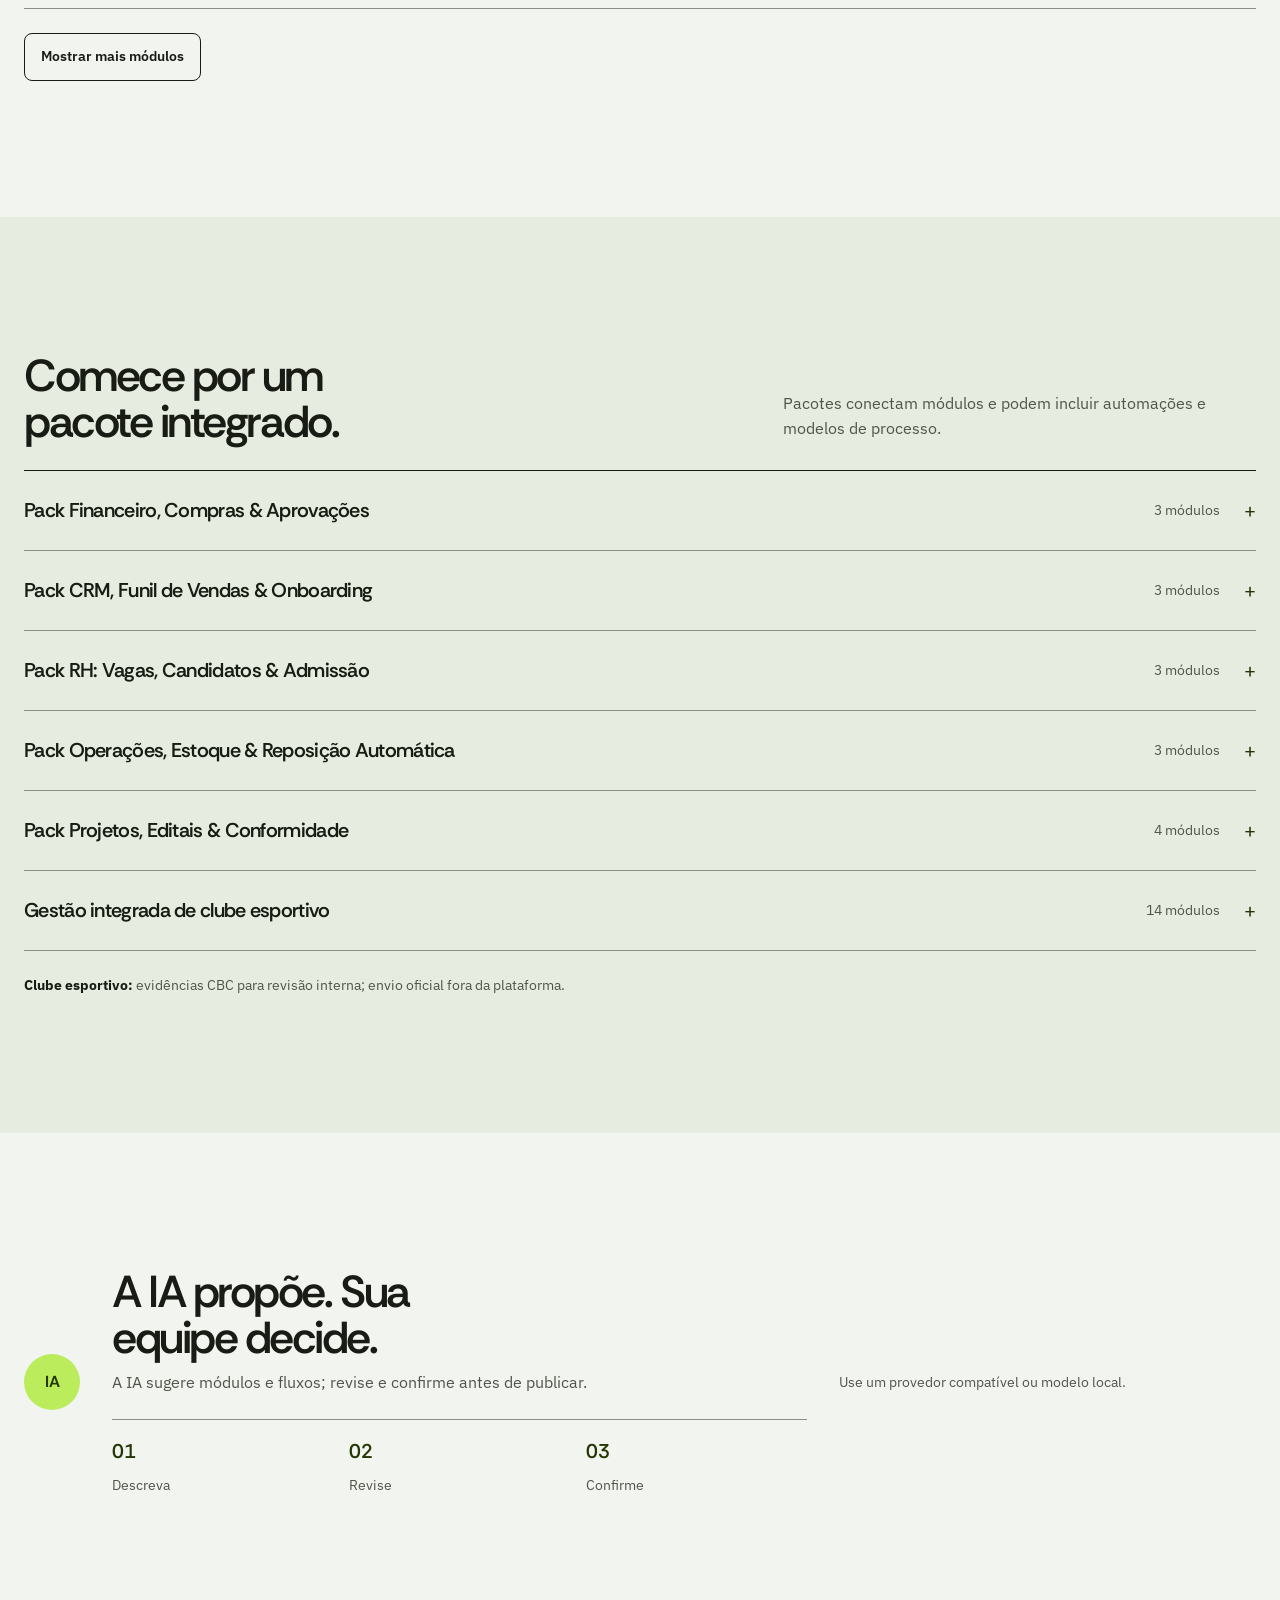
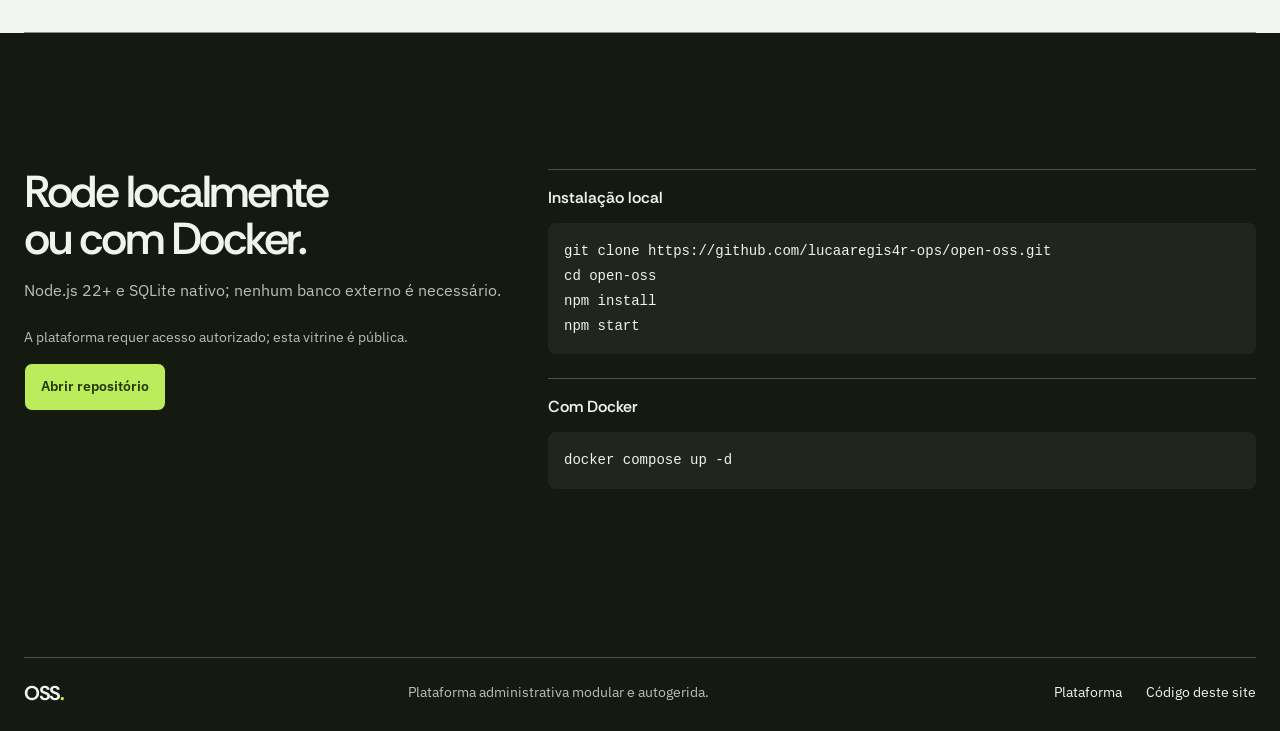
==== commit 8badfe8a: "feat: publish sports club demo" ====
--- a/site/index.html
+++ b/site/index.html
@@ -32,6 +32,7 @@
           <a href="#produto">A plataforma</a>
           <a href="#modulos">Módulos</a>
           <a href="#pacotes">Pacotes</a>
+          <a class="nav-action" href="./demo/">Demo esportiva</a>
           <a class="nav-action" href="#instalar">Instalar</a>
         </nav>
       </div>
@@ -43,7 +44,8 @@
           <h1 id="hero-title">Monte seus apps. Conecte as etapas.</h1>
           <p class="hero-lead">Crie módulos, conecte dados e publique no servidor da sua equipe.</p>
           <div class="hero-actions">
-            <a class="button button-primary" href="#modulos">Explorar os módulos</a>
+            <a class="button button-primary" href="./demo/">Abrir demo do clube ↗</a>
+            <a class="button button-quiet" href="#modulos">Explorar os módulos</a>
             <a class="button button-quiet" href="#instalar">Ver como instalar</a>
           </div>
         </div>
